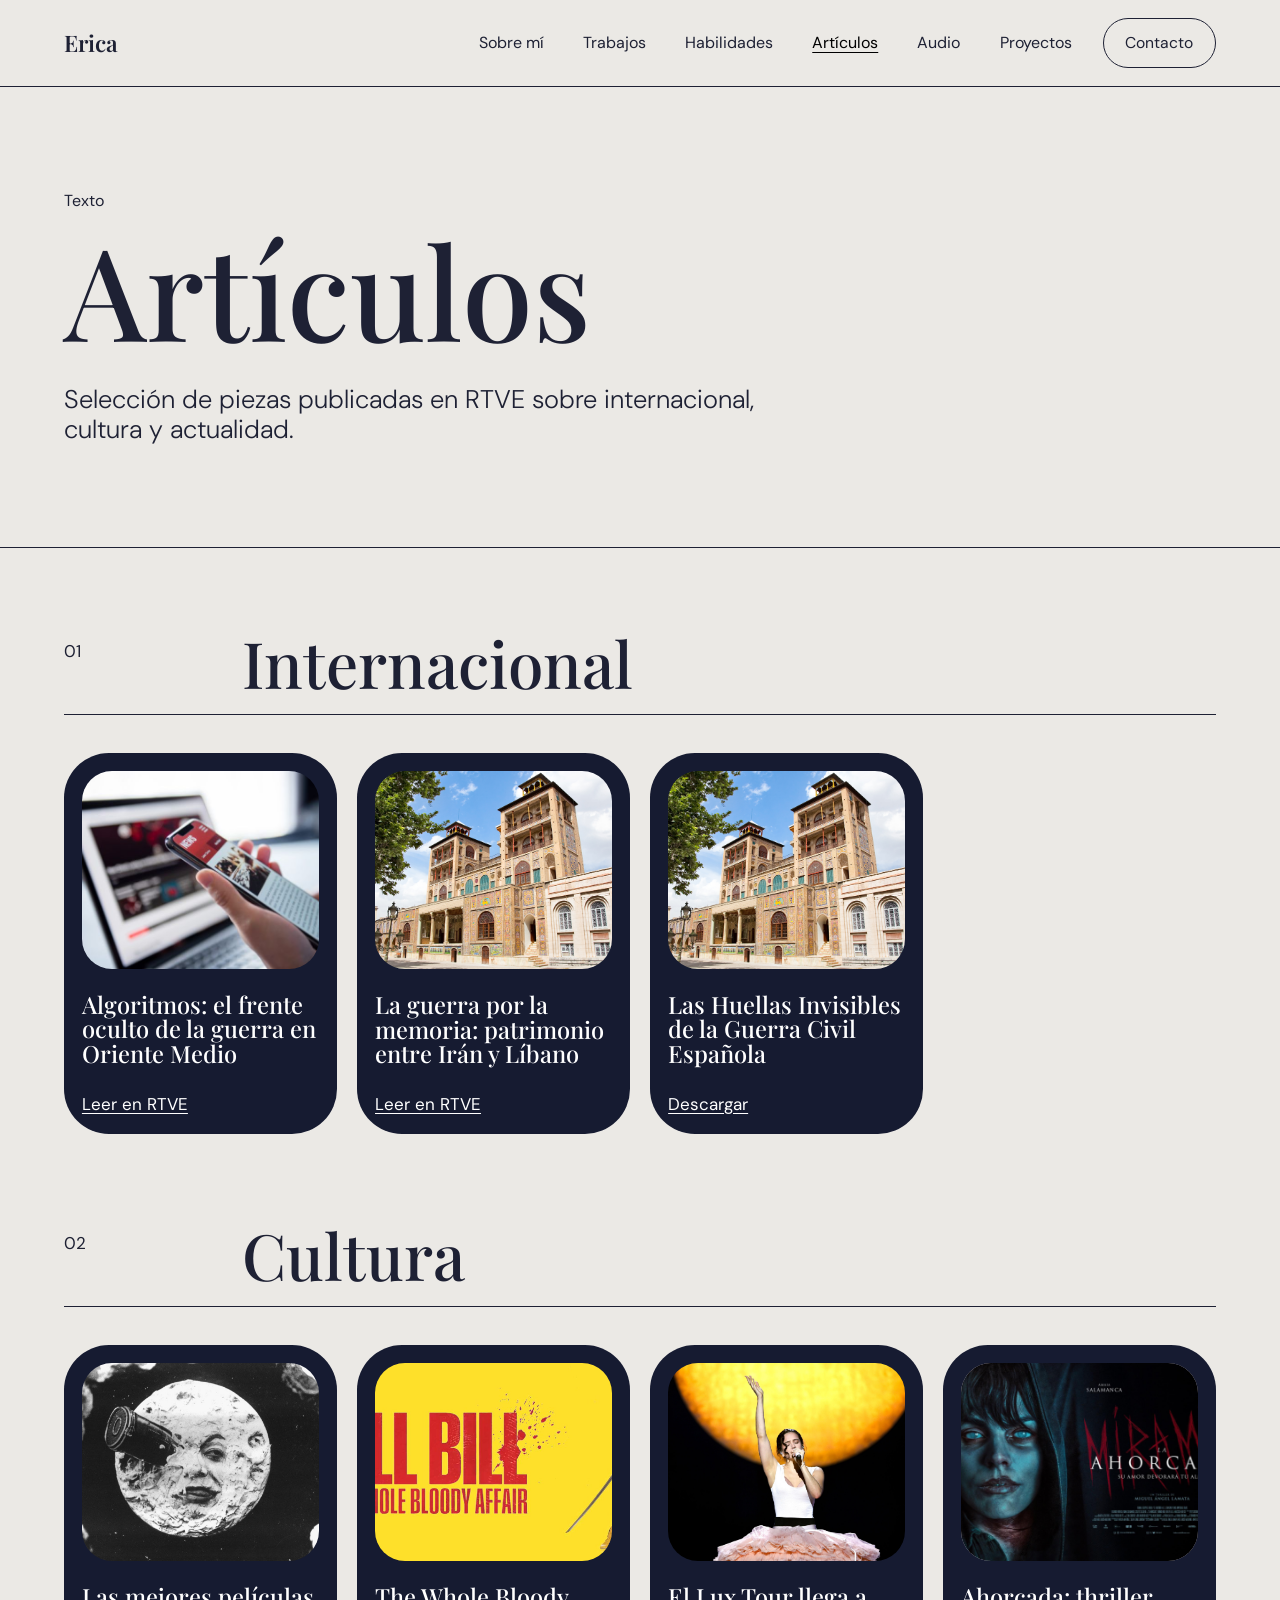
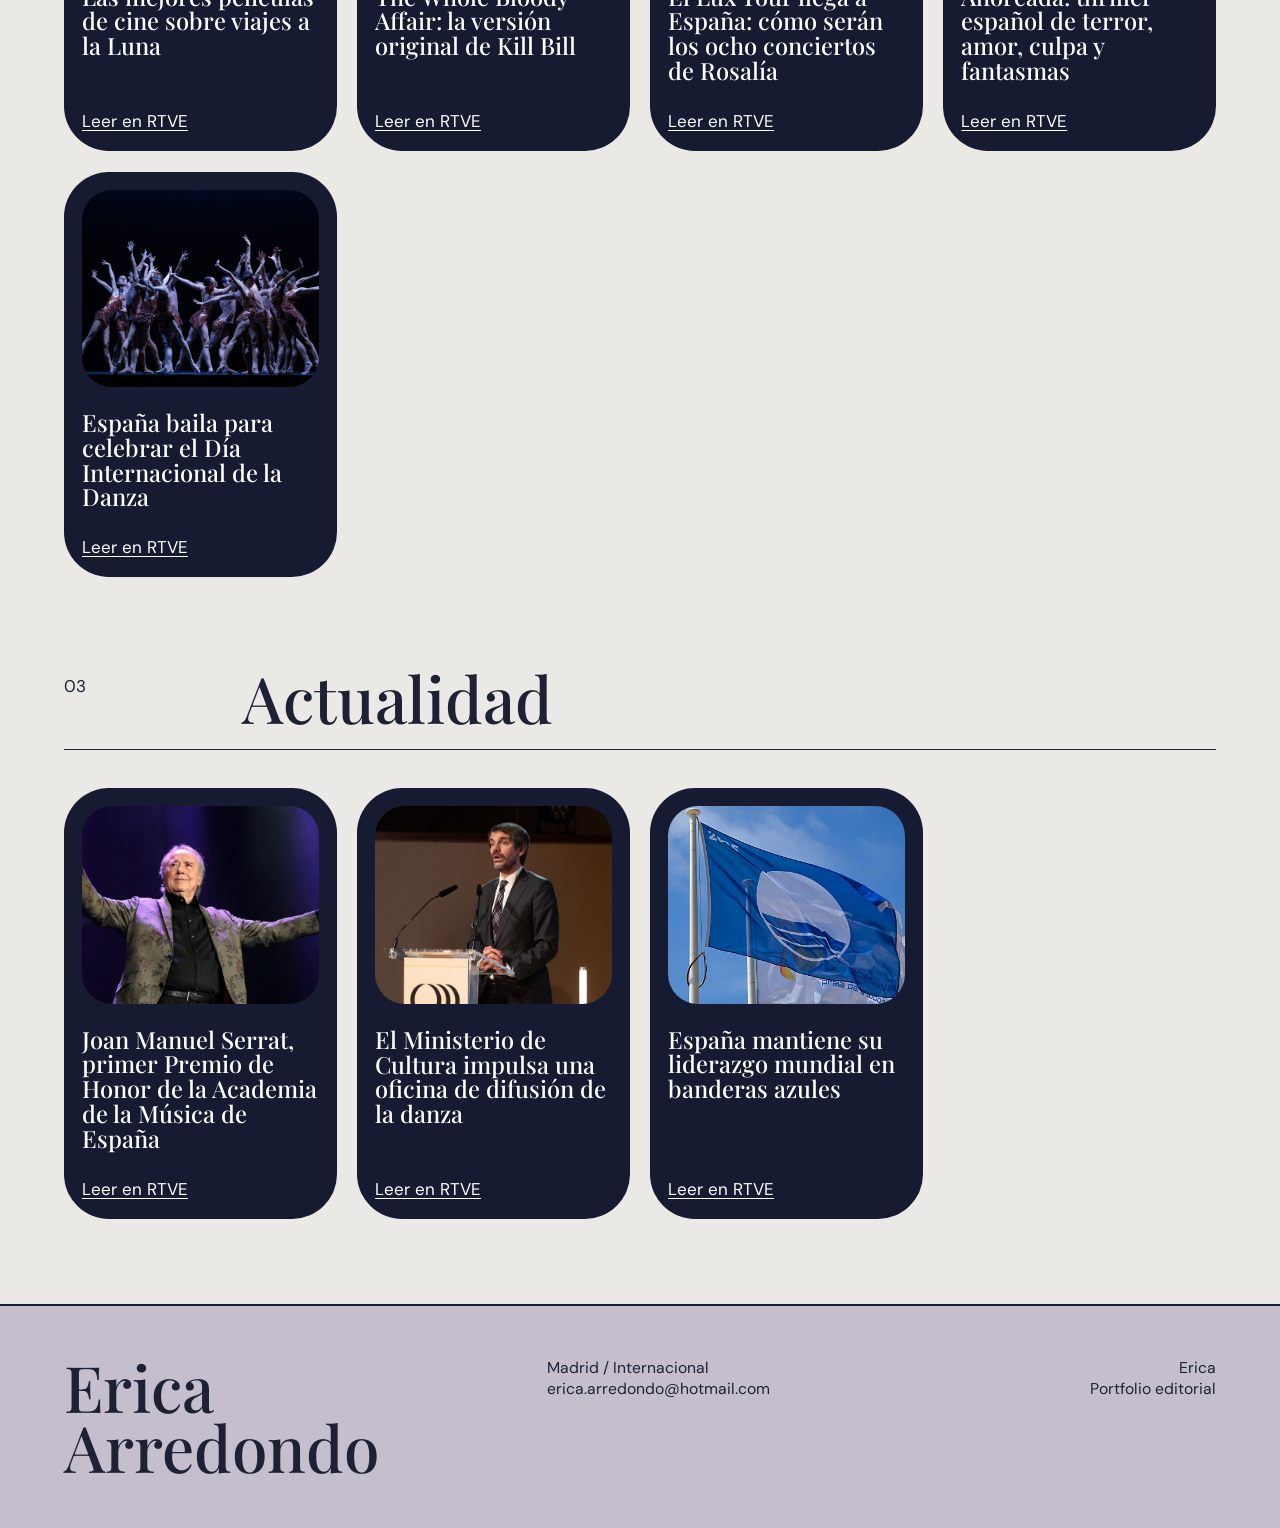
==== articulos.html @ 65c9bf44 "Initial portfolio website" ====
<!doctype html>
<html lang="es">
  <head>
    <meta charset="utf-8">
    <meta name="viewport" content="width=device-width, initial-scale=1">
    <meta name="description" content="Artículos publicados por Erica Arredondo.">
    <title>Artículos | Erica</title>
    <link rel="preconnect" href="https://fonts.googleapis.com">
    <link rel="preconnect" href="https://fonts.gstatic.com" crossorigin>
    <link href="https://fonts.googleapis.com/css2?family=DM+Sans:wght@300;400;500;700&family=Playfair+Display:wght@500;600&display=swap" rel="stylesheet">
    <link href="https://cdn.jsdelivr.net/npm/bootstrap@5.3.3/dist/css/bootstrap.min.css" rel="stylesheet">
    <link href="https://cdn.jsdelivr.net/npm/bootstrap-icons@1.11.3/font/bootstrap-icons.css" rel="stylesheet">
    <link rel="stylesheet" href="css/style.css">
  </head>
  <body data-page="articulos">
    <div data-include="partials/navbar.html"></div>

    <main>
      <section class="listing-hero section-divider">
        <div class="container-fluid page-shell">
          <p class="listing-kicker">Texto</p>
          <h1>Artículos</h1>
          <p>Selección de piezas publicadas en RTVE sobre internacional, cultura y actualidad.</p>
        </div>
      </section>

      <section class="listing-section section-divider">
        <div class="container-fluid page-shell">
          <div class="category-block">
            <div class="category-heading">
              <p>01</p>
              <h2>Internacional</h2>
            </div>
            <div class="entry-grid">
              <article class="entry-card">
                <figure class="entry-media">
                  <img src="images/articulos/algoritmos-guerra-oriente-medio.jpg" alt="">
                </figure>
                <p class="entry-meta">RTVE · Internacional</p>
                <h3>Algoritmos: el frente oculto de la guerra en Oriente Medio</h3>
                <a href="https://www.rtve.es/noticias/20260502/algoritmos-frente-oculto-guerra-oriente-medio/17035298.shtml" target="_blank" rel="noopener">Leer en RTVE</a>
              </article>
              <article class="entry-card">
                <figure class="entry-media">
                  <img src="images/articulos/guerra-memoria-patrimonio-iran-libano.jpg" alt="">
                </figure>
                <p class="entry-meta">RTVE · Internacional</p>
                <h3>La guerra por la memoria: patrimonio entre Irán y Líbano</h3>
                <a href="https://www.rtve.es/noticias/20260404/guerra-memoria-patrimonio-iran-libano/17006484.shtml" target="_blank" rel="noopener">Leer en RTVE</a>
              </article>
              <article class="entry-card entry-card-download">
                <figure class="entry-media">
                  <img src="images/articulos/guerra-memoria-patrimonio-iran-libano.jpg" alt="">
                </figure>
                <p class="entry-meta">Descargable</p>
                <h3>Las Huellas Invisibles de la Guerra Civil Española</h3>
                <p>Material preparado como recurso descargable del portfolio.</p>
                <a href="downloads/las-huellas-invisibles-guerra-civil-espanola.txt" download>Descargar</a>
              </article>
            </div>
          </div>

          <div class="category-block">
            <div class="category-heading">
              <p>02</p>
              <h2>Cultura</h2>
            </div>
            <div class="entry-grid">
              <article class="entry-card">
                <figure class="entry-media">
                  <img src="images/articulos/cine-viaje-luna.jpg" alt="">
                </figure>
                <p class="entry-meta">RTVE · Cine</p>
                <h3>Las mejores películas de cine sobre viajes a la Luna</h3>
                <a href="https://www.rtve.es/noticias/20260410/mejores-peliculas-cine-viaje-luna-nasa-artemis-artemis-ii/17015625.shtml" target="_blank" rel="noopener">Leer en RTVE</a>
              </article>
              <article class="entry-card">
                <figure class="entry-media">
                  <img src="images/articulos/kill-bill-whole-bloody-affair.jpg" alt="">
                </figure>
                <p class="entry-meta">RTVE · Cine</p>
                <h3>The Whole Bloody Affair: la versión original de Kill Bill</h3>
                <a href="https://www.rtve.es/noticias/20260414/whole-bloody-affair-version-tarantino-original-kill-bill-quentin/17021137.shtml" target="_blank" rel="noopener">Leer en RTVE</a>
              </article>
              <article class="entry-card">
                <figure class="entry-media">
                  <img src="images/articulos/rosalia-lux-tour.jpg" alt="">
                </figure>
                <p class="entry-meta">RTVE · Música</p>
                <h3>El Lux Tour llega a España: cómo serán los ocho conciertos de Rosalía</h3>
                <a href="https://www.rtve.es/noticias/20260329/lux-tour-llega-a-espana-como-seran-ocho-conciertos-rosalia/17000130.shtml" target="_blank" rel="noopener">Leer en RTVE</a>
              </article>
              <article class="entry-card">
                <figure class="entry-media">
                  <img src="images/articulos/ahorcada-thriller.png" alt="">
                </figure>
                <p class="entry-meta">RTVE · Cine</p>
                <h3>Ahorcada: thriller español de terror, amor, culpa y fantasmas</h3>
                <a href="https://www.rtve.es/noticias/20260424/ahorcada-thriller-espanol-terror-amor-culpa-fantasmas/17039009.shtml" target="_blank" rel="noopener">Leer en RTVE</a>
              </article>
              <article class="entry-card">
                <figure class="entry-media">
                  <img src="images/articulos/dia-internacional-danza.jpg" alt="">
                </figure>
                <p class="entry-meta">RTVE · Danza</p>
                <h3>España baila para celebrar el Día Internacional de la Danza</h3>
                <a href="https://www.rtve.es/noticias/20260429/espana-baila-celebrar-dia-internacional-danza-agenda-espectaculos-escenicos/17044566.shtml" target="_blank" rel="noopener">Leer en RTVE</a>
              </article>
            </div>
          </div>

          <div class="category-block">
            <div class="category-heading">
              <p>03</p>
              <h2>Actualidad</h2>
            </div>
            <div class="entry-grid">
              <article class="entry-card">
                <figure class="entry-media">
                  <img src="images/articulos/serrat-premio-honor.jpg" alt="">
                </figure>
                <p class="entry-meta">RTVE · Música</p>
                <h3>Joan Manuel Serrat, primer Premio de Honor de la Academia de la Música de España</h3>
                <a href="https://www.rtve.es/noticias/20260512/joan-manuel-serrat-primer-premio-honor-academia-musica-espana/17065113.shtml" target="_blank" rel="noopener">Leer en RTVE</a>
              </article>
              <article class="entry-card">
                <figure class="entry-media">
                  <img src="images/articulos/oficina-difusion-danza.jpg" alt="">
                </figure>
                <p class="entry-meta">RTVE · Cultura</p>
                <h3>El Ministerio de Cultura impulsa una oficina de difusión de la danza</h3>
                <a href="https://www.rtve.es/noticias/20260429/ministerio-cultura-oficina-difusion-danza-proyeccion-sector-inaem-odd/17046440.shtml" target="_blank" rel="noopener">Leer en RTVE</a>
              </article>
              <article class="entry-card">
                <figure class="entry-media">
                  <img src="images/articulos/banderas-azules.jpg" alt="">
                </figure>
                <p class="entry-meta">RTVE · Actualidad</p>
                <h3>España mantiene su liderazgo mundial en banderas azules</h3>
                <a href="https://www.rtve.es/noticias/20260505/espana-mantiene-liderazgo-mundial-banderas-azules-distintivos-banderas-azules/17054290.shtml" target="_blank" rel="noopener">Leer en RTVE</a>
              </article>
            </div>
          </div>
        </div>
      </section>
    </main>

    <div data-include="partials/footer.html"></div>

    <script src="js/includes.js"></script>
    <script src="https://cdn.jsdelivr.net/npm/bootstrap@5.3.3/dist/js/bootstrap.bundle.min.js"></script>
  </body>
</html>
---- css/style.css ----
:root {
  --paper: #ebe9e5;
  --ink: #1e2134;
  --navy: #161b31;
  --accent: #c9ba78;
  --soft-accent: #c4becd;
  --card: #c9ba78;
  --line: #1e2134;
  --serif: "Playfair Display", Georgia, serif;
  --sans: "DM Sans", Arial, sans-serif;
}

* {
  box-sizing: border-box;
}

html {
  scroll-behavior: smooth;
}

body {
  margin: 0;
  background: var(--paper);
  color: var(--ink);
  font-family: var(--sans);
  font-size: 17px;
  line-height: 1.45;
}

img {
  display: block;
  max-width: 100%;
}

a {
  color: inherit;
}

.page-shell {
  max-width: 2000px;
  padding-left: 5vw;
  padding-right: 5vw;
}

.site-header {
  background: var(--paper);
  border-bottom: 1.5px solid var(--line);
}

.navbar {
  min-height: 86px;
  padding: 0;
}

.navbar-brand {
  color: var(--ink);
  font-family: var(--serif);
  font-size: 1.42rem;
  font-weight: 600;
  padding: 0;
}

.navbar-nav {
  gap: 1.45rem;
}

.nav-link {
  color: var(--ink);
  font-size: 1rem;
  padding: 0;
}

.nav-link:hover,
.navbar-brand:hover {
  color: var(--ink);
  opacity: 0.72;
}

.nav-link.active {
  text-decoration: underline;
  text-underline-offset: 0.25em;
}

.navbar-toggler {
  border: 0;
  border-radius: 0;
  padding: 0;
}

.navbar-toggler:focus {
  box-shadow: none;
}

.nav-cta,
.hero-button {
  border-radius: 999px;
  font-size: 0.98rem;
  padding: 0.78rem 1.35rem;
}

.nav-cta {
  border-color: var(--ink);
  color: var(--ink);
}

.nav-cta:hover {
  background: var(--ink);
  border-color: var(--ink);
  color: var(--paper);
}

.section-divider {
  border-bottom: 1.5px solid var(--line);
}

.hero,
.about,
.expertise,
.work,
.skills {
  padding: clamp(4.2rem, 6.6vw, 8.5rem) 0;
}

.hero-copy {
  display: flex;
  flex-direction: column;
  justify-content: center;
  gap: clamp(1.5rem, 3vw, 3.5rem);
  min-height: 560px;
  padding-right: 2vw;
}

.hero h1,
.about h2,
.expertise h2,
.work h2,
.skills h2 {
  font-family: var(--serif);
  font-weight: 500;
  letter-spacing: 0;
  line-height: 0.94;
}

.hero h1 {
  max-width: 760px;
  margin: 0;
  font-size: clamp(4.2rem, 9vw, 10.8rem);
}

.hero-subtitle {
  max-width: 760px;
  margin: 0;
  font-size: clamp(1.28rem, 2.05vw, 2.35rem);
  font-weight: 300;
  line-height: 1.12;
}

.hero-button {
  align-self: flex-start;
  background: var(--ink);
  border-color: var(--ink);
  color: var(--paper);
}

.hero-button:hover {
  background: transparent;
  color: var(--ink);
}

.hero-image {
  height: clamp(520px, 58vw, 760px);
  margin: 0;
  overflow: hidden;
  border-radius: 45px;
}

.hero-image img {
  width: 100%;
  height: 100%;
  object-fit: cover;
  object-position: 50% 16%;
}

.about {
  padding: 0;
}

.about-copy {
  display: flex;
  min-height: 640px;
  flex-direction: column;
  justify-content: center;
  padding: clamp(3.5rem, 7vw, 8rem) 5vw clamp(3.5rem, 7vw, 8rem) clamp(3.5rem, 7vw, 8rem);
}

.about h2,
.work h2,
.skills h2 {
  margin-bottom: clamp(2rem, 4vw, 4.5rem);
  font-size: clamp(3.4rem, 7vw, 8.4rem);
}

.about p {
  max-width: 820px;
  margin-bottom: 1.35rem;
  font-size: clamp(1.18rem, 1.6vw, 1.8rem);
  line-height: 1.22;
}

.about-image {
  height: 100%;
  margin: 0;
  overflow: hidden;
}

.about-image img {
  width: 100%;
  height: 100%;
  min-height: 640px;
  object-fit: cover;
}

.expertise {
  background: var(--navy);
  color: #fff;
  padding-top: clamp(4rem, 6vw, 7rem);
  padding-bottom: clamp(4rem, 6vw, 7rem);
}

.expertise h2 {
  margin-bottom: clamp(3rem, 5vw, 5.5rem);
  color: #fff;
  font-size: clamp(3.2rem, 6.2vw, 7.8rem);
  line-height: 0.95;
  text-align: center;
}

.expertise-item {
  display: flex;
  min-height: 260px;
  flex-direction: column;
  align-items: center;
  justify-content: flex-start;
  text-align: center;
}

.expertise-item i {
  display: grid;
  width: clamp(5rem, 7vw, 7.2rem);
  height: clamp(5rem, 7vw, 7.2rem);
  margin-bottom: 1.8rem;
  place-items: center;
  border: 1.5px solid rgba(255, 255, 255, 0.72);
  border-radius: 50%;
  background: transparent;
  color: #fff;
  font-size: clamp(2.15rem, 3vw, 3.25rem);
}

.expertise-item h3 {
  max-width: 260px;
  margin: 0;
  color: #fff;
  font-family: var(--serif);
  font-size: clamp(1.45rem, 2vw, 2rem);
  font-weight: 500;
  line-height: 1.08;
}

.work h2 {
  text-align: center;
}

.skills h2 {
  text-align: center;
}

.work-grid {
  margin-bottom: clamp(3.5rem, 6vw, 7rem);
}

.work-card {
  min-height: 100%;
  padding: clamp(2rem, 3.5vw, 3.7rem);
  border-radius: 45px;
  background: var(--card);
}

.work-kicker {
  margin-bottom: 1.2rem;
  font-size: 0.95rem;
}

.work-icon {
  display: grid;
  width: 4.5rem;
  height: 4.5rem;
  margin-bottom: 2.2rem;
  place-items: center;
  border: 1.5px solid var(--ink);
  border-radius: 50%;
  font-size: 2rem;
}

.work-card h3 {
  margin-bottom: 1.4rem;
  font-family: var(--serif);
  font-size: clamp(1.7rem, 2.3vw, 2.55rem);
  font-weight: 500;
  line-height: 1.04;
}

.work-card p:not(.work-kicker) {
  font-size: 1rem;
}

.work-card a {
  display: inline-block;
  margin-top: 1rem;
  text-decoration: underline;
  text-underline-offset: 0.18em;
}

.skills {
  background: var(--soft-accent);
}

.skill-card {
  min-height: 100%;
  padding: clamp(2rem, 3.5vw, 3.7rem);
  border: 1.5px solid var(--line);
  border-radius: 45px;
  background: var(--paper);
}

.skill-card h3 {
  margin-bottom: clamp(1.5rem, 2.4vw, 2.4rem);
  font-family: var(--serif);
  font-size: clamp(1.8rem, 2.3vw, 2.8rem);
  font-weight: 500;
  line-height: 1.02;
}

.skill-card ul {
  display: grid;
  gap: 0.95rem;
  margin: 0;
  padding: 0;
  list-style: none;
}

.skill-card li {
  position: relative;
  padding-left: 1.45rem;
  line-height: 1.28;
}

.skill-card li::before {
  content: "";
  position: absolute;
  top: 0.58em;
  left: 0;
  width: 0.42rem;
  height: 0.42rem;
  border-radius: 50%;
  background: var(--accent);
}

.listing-hero {
  padding: clamp(4.5rem, 8vw, 9rem) 0;
}

.listing-kicker {
  margin-bottom: 1.2rem;
  font-size: 1rem;
}

.listing-hero h1 {
  max-width: 1100px;
  margin: 0 0 clamp(2rem, 3vw, 3.2rem);
  font-family: var(--serif);
  font-size: clamp(4.2rem, 10vw, 12rem);
  font-weight: 500;
  letter-spacing: 0;
  line-height: 0.9;
}

.listing-hero p:last-child {
  max-width: 760px;
  margin: 0;
  font-size: clamp(1.2rem, 2vw, 2.2rem);
  font-weight: 300;
  line-height: 1.15;
}

.listing-section {
  padding: clamp(3.5rem, 6.6vw, 7rem) 0;
}

.category-block + .category-block {
  margin-top: clamp(4rem, 7vw, 8rem);
}

.category-heading {
  display: grid;
  grid-template-columns: minmax(3rem, 0.15fr) 1fr;
  gap: 2rem;
  margin-bottom: clamp(1.8rem, 3vw, 3rem);
  border-bottom: 1.5px solid var(--line);
  padding-bottom: 1.2rem;
}

.category-heading p {
  margin: 0.45rem 0 0;
}

.category-heading h2,
.program-card h2,
.project-feature h2 {
  margin: 0;
  font-family: var(--serif);
  font-size: clamp(2.4rem, 5vw, 5.6rem);
  font-weight: 500;
  line-height: 0.98;
}

.entry-grid {
  display: grid;
  grid-template-columns: repeat(4, minmax(0, 1fr));
  gap: clamp(1rem, 1.6vw, 1.8rem);
}

.entry-card,
.program-card,
.project-feature {
  border: 0;
  border-radius: 45px;
  background: var(--navy);
  color: #fff;
}

.entry-card {
  display: flex;
  min-height: 100%;
  flex-direction: column;
  padding: clamp(1.1rem, 1.4vw, 1.45rem);
  overflow: hidden;
}

.entry-media {
  width: 100%;
  margin: 0 0 clamp(1.3rem, 1.8vw, 2rem);
  overflow: hidden;
  aspect-ratio: 1.2 / 1;
  border-radius: 30px;
  background: var(--soft-accent);
}

.entry-media img {
  width: 100%;
  height: 100%;
  object-fit: cover;
  transition: transform 260ms ease;
}

.entry-card:hover .entry-media img {
  transform: scale(1.035);
}

.entry-meta {
  display: none;
}

.entry-card h3 {
  margin: 0 0 clamp(1.4rem, 2vw, 2.2rem);
  font-family: var(--serif);
  font-size: clamp(1.45rem, 1.85vw, 2.35rem);
  font-weight: 500;
  line-height: 1.05;
}

.entry-card p:not(.entry-meta) {
  display: none;
}

.entry-card a,
.program-card a,
.project-feature a {
  color: #fff;
  align-self: flex-start;
  margin-top: auto;
  text-decoration: underline;
  text-underline-offset: 0.18em;
}

.entry-card-download {
  background: var(--navy);
}

.category-intro {
  max-width: 860px;
  margin: -1rem 0 clamp(1.8rem, 3vw, 3rem);
  font-size: clamp(1.05rem, 1.35vw, 1.35rem);
  line-height: 1.25;
}

.card-slider-controls {
  display: flex;
  justify-content: flex-end;
  gap: 0.75rem;
  margin: calc(clamp(1.8rem, 3vw, 3rem) * -0.65) 0 clamp(1.4rem, 2vw, 2rem);
}

.card-slider-button {
  display: grid;
  width: 3.5rem;
  height: 3.5rem;
  place-items: center;
  border: 1.5px solid var(--line);
  border-radius: 50%;
  background: transparent;
  color: var(--ink);
  font-size: 1.35rem;
  line-height: 1;
  transition: background 180ms ease, color 180ms ease, transform 180ms ease;
}

.card-slider-button:hover,
.card-slider-button:focus-visible {
  background: var(--ink);
  color: var(--paper);
  transform: translateY(-1px);
}

.card-carousel .carousel-item {
  transition: transform 500ms ease, opacity 300ms ease;
}

.program-grid {
  display: grid;
  grid-template-columns: repeat(2, minmax(0, 1fr));
  gap: clamp(1.4rem, 3vw, 3rem);
}

.program-card {
  padding: clamp(2rem, 4vw, 4.5rem);
}

.program-card p:not(.entry-meta) {
  max-width: 760px;
  margin-bottom: 1.2rem;
  font-size: clamp(1rem, 1.2vw, 1.18rem);
}

.program-main-link {
  display: inline-block;
  margin-bottom: 2.2rem;
}

.episode-list {
  display: grid;
  gap: 0.65rem;
  margin-top: clamp(2rem, 3vw, 3.2rem);
  border-top: 1.5px solid rgba(30, 33, 52, 0.45);
  padding-top: 1.3rem;
}

.episode-list h3 {
  margin: 0 0 0.45rem;
  font-family: var(--serif);
  font-size: 1.7rem;
  font-weight: 500;
}

.project-feature {
  max-width: 1180px;
  margin-bottom: clamp(2rem, 4vw, 4rem);
  padding: clamp(2.2rem, 5vw, 5.5rem);
}

.project-feature p:not(.entry-meta) {
  max-width: 980px;
  margin-bottom: 1.35rem;
  font-size: clamp(1.08rem, 1.55vw, 1.55rem);
  line-height: 1.24;
}

.project-download-grid {
  grid-template-columns: minmax(0, 0.5fr);
}

.project-card-wide {
  grid-column: span 1;
}

.work-gallery {
  display: grid;
  grid-template-columns: repeat(3, 1fr);
  gap: clamp(1rem, 2vw, 2rem);
}

.work-gallery img {
  width: 100%;
  aspect-ratio: 4 / 3;
  object-fit: cover;
}

.image-slider {
  padding: 0;
  background: var(--ink);
}

.image-slider .carousel,
.image-slider .carousel-inner,
.image-slider .carousel-item {
  height: clamp(540px, 78vh, 920px);
}

.image-slider img {
  width: 100%;
  height: 100%;
  object-fit: cover;
  object-position: center;
}

.slider-arrow {
  top: 50%;
  bottom: auto;
  width: auto;
  padding: 0;
  opacity: 1;
  transform: translateY(-50%);
}

.slider-arrow-prev {
  left: clamp(1rem, 4vw, 4rem);
}

.slider-arrow-next {
  right: clamp(1rem, 4vw, 4rem);
}

.slider-arrow-icon {
  display: grid;
  width: clamp(3.2rem, 5vw, 4.8rem);
  height: clamp(3.2rem, 5vw, 4.8rem);
  place-items: center;
  border: 1px solid rgba(255, 255, 255, 0.78);
  border-radius: 50%;
  background: rgba(22, 27, 49, 0.36);
  color: #fff;
  font-size: clamp(1.3rem, 2vw, 1.9rem);
  backdrop-filter: blur(10px);
  transition: background 180ms ease, transform 180ms ease, border-color 180ms ease;
}

.slider-arrow:hover .slider-arrow-icon,
.slider-arrow:focus-visible .slider-arrow-icon {
  border-color: #fff;
  background: rgba(22, 27, 49, 0.64);
  transform: scale(1.04);
}

.site-footer {
  border-top: 1.5px solid var(--line);
  padding: clamp(2.2rem, 4vw, 4.4rem) 0;
  background: var(--soft-accent);
  color: var(--ink);
}

.footer-grid {
  display: grid;
  grid-template-columns: 1.4fr 1fr 1fr;
  gap: clamp(2rem, 4vw, 5rem);
  align-items: start;
}

.site-footer h2 {
  margin: 0;
  font-family: var(--serif);
  font-size: clamp(2.3rem, 5vw, 5.3rem);
  font-weight: 500;
  line-height: 0.94;
}

.site-footer p {
  margin: 0;
  font-size: 0.98rem;
  line-height: 1.35;
}

.site-footer a {
  text-decoration: none;
}

.site-footer a:hover {
  text-decoration: underline;
  text-underline-offset: 0.18em;
}

.footer-signature {
  text-align: right;
}

@media (max-width: 991.98px) {
  .navbar-collapse {
    padding: 1.25rem 0 1.6rem;
  }

  .navbar-nav {
    align-items: flex-start !important;
    gap: 1rem;
  }

  .nav-cta {
    margin-top: 0.35rem;
  }

  .hero-copy,
  .hero-image {
    min-height: auto;
  }

  .hero h1 {
    margin-bottom: 0;
  }

  .hero-subtitle {
    margin-top: 0;
  }

  .hero-image {
    height: auto;
    aspect-ratio: 4 / 5;
    border-radius: 34px;
  }

  .about-copy {
    min-height: auto;
    padding: 3.5rem 6vw;
  }

  .about-image img {
    min-height: 420px;
  }

  .expertise-item {
    min-height: 210px;
  }

  .work-gallery {
    grid-template-columns: 1fr;
  }

  .entry-grid,
  .program-grid,
  .project-download-grid {
    grid-template-columns: repeat(2, minmax(0, 1fr));
  }

  .project-card-wide {
    grid-column: span 2;
  }

  .image-slider .carousel,
  .image-slider .carousel-inner,
  .image-slider .carousel-item {
    height: 68vh;
    min-height: 430px;
  }

  .footer-grid {
    grid-template-columns: 1fr;
    gap: 1.8rem;
  }

  .footer-signature {
    text-align: left;
  }
}

@media (max-width: 767.98px) {
  .page-shell {
    padding-left: 6vw;
    padding-right: 6vw;
  }

  .navbar {
    min-height: 76px;
  }

  .hero,
  .about,
  .expertise,
  .work,
  .skills {
    padding: 3.5rem 0;
  }

  .image-slider {
    padding: 0;
  }

  .hero h1 {
    font-size: clamp(3.9rem, 17vw, 6.4rem);
  }

  .hero-subtitle {
    font-size: 1.42rem;
  }

  .hero-image {
    border-radius: 28px;
  }

  .about h2,
  .work h2,
  .skills h2 {
    font-size: clamp(3.3rem, 15vw, 5.8rem);
  }

  .listing-hero h1 {
    font-size: clamp(3.8rem, 17vw, 6.4rem);
  }

  .category-heading {
    grid-template-columns: 1fr;
    gap: 0.4rem;
  }

  .entry-grid,
  .program-grid,
  .project-download-grid {
    grid-template-columns: 1fr;
  }

  .project-card-wide {
    grid-column: span 1;
  }

  .about p {
    font-size: 1.18rem;
  }

  .about-image img {
    min-height: 300px;
  }

  .expertise-item i {
    margin-bottom: 1.2rem;
  }

  .expertise-item {
    min-height: 180px;
  }

  .work-card {
    border-radius: 30px;
  }
}
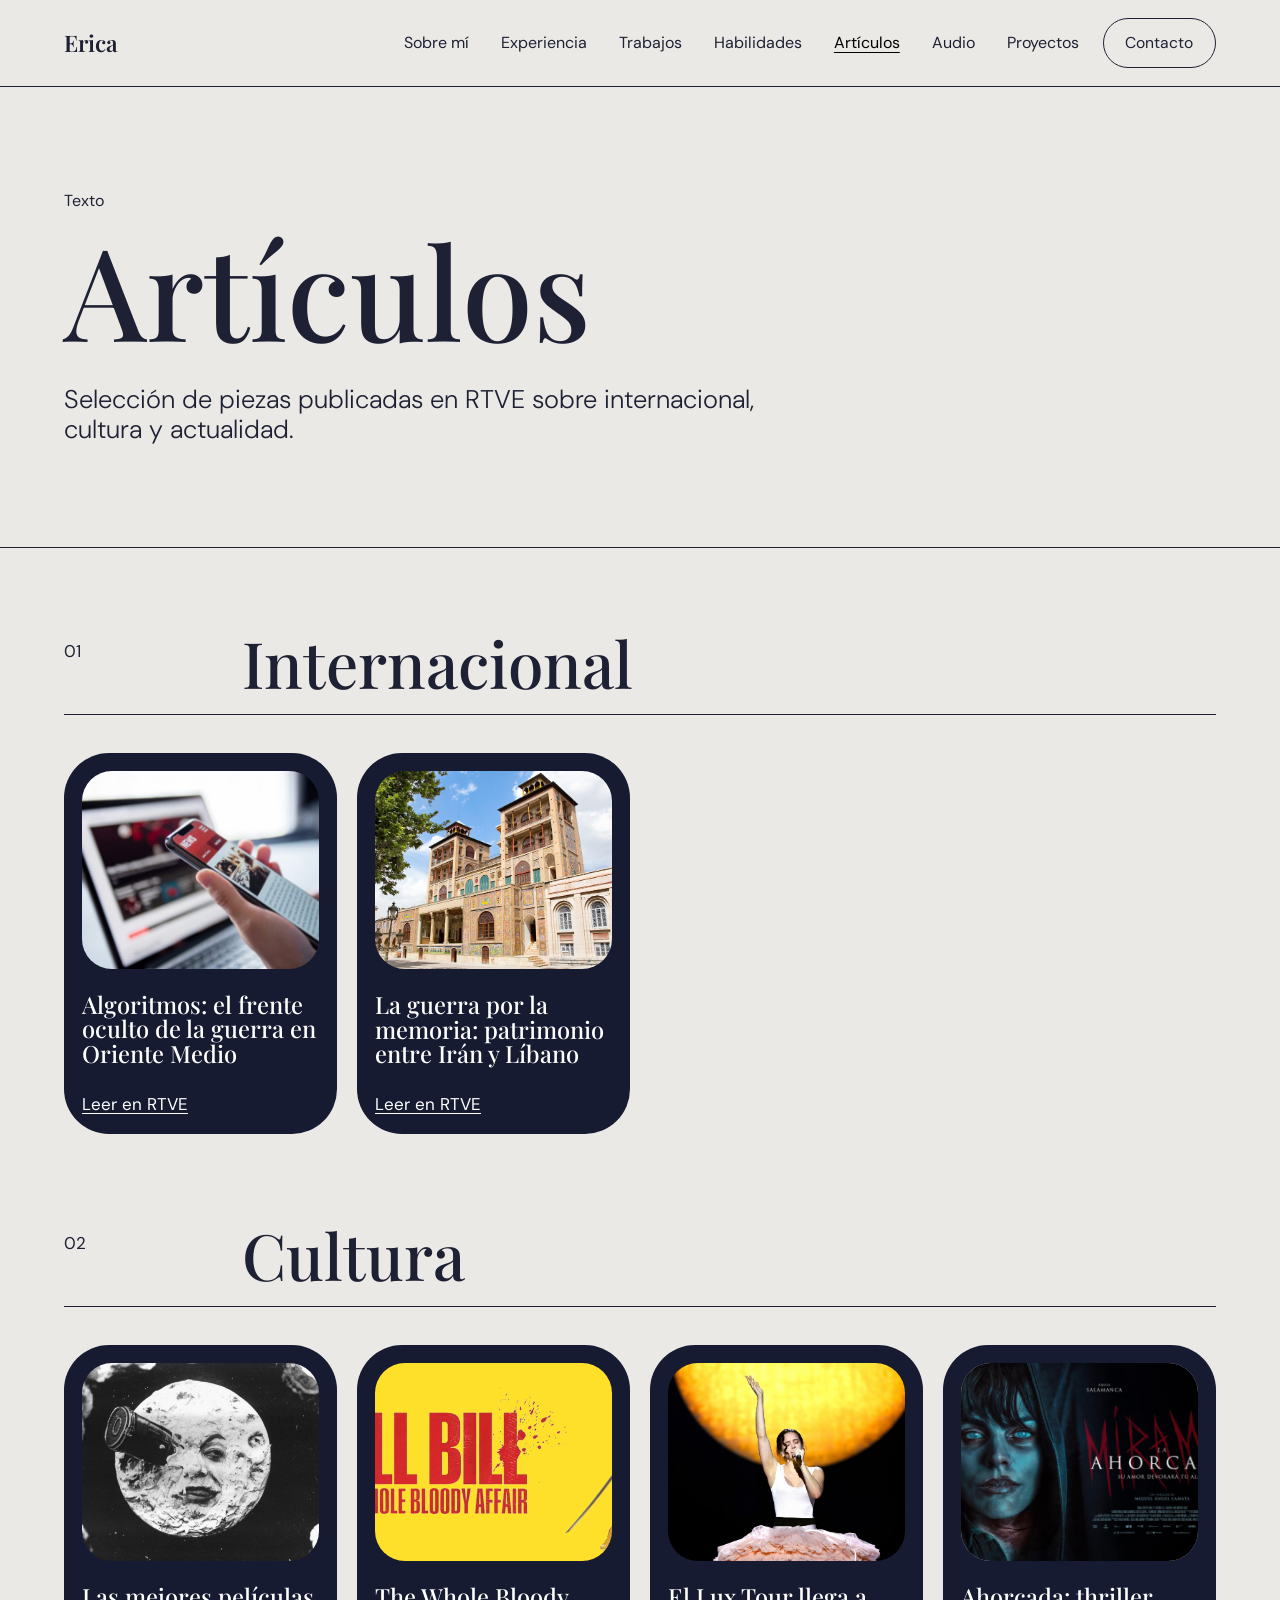
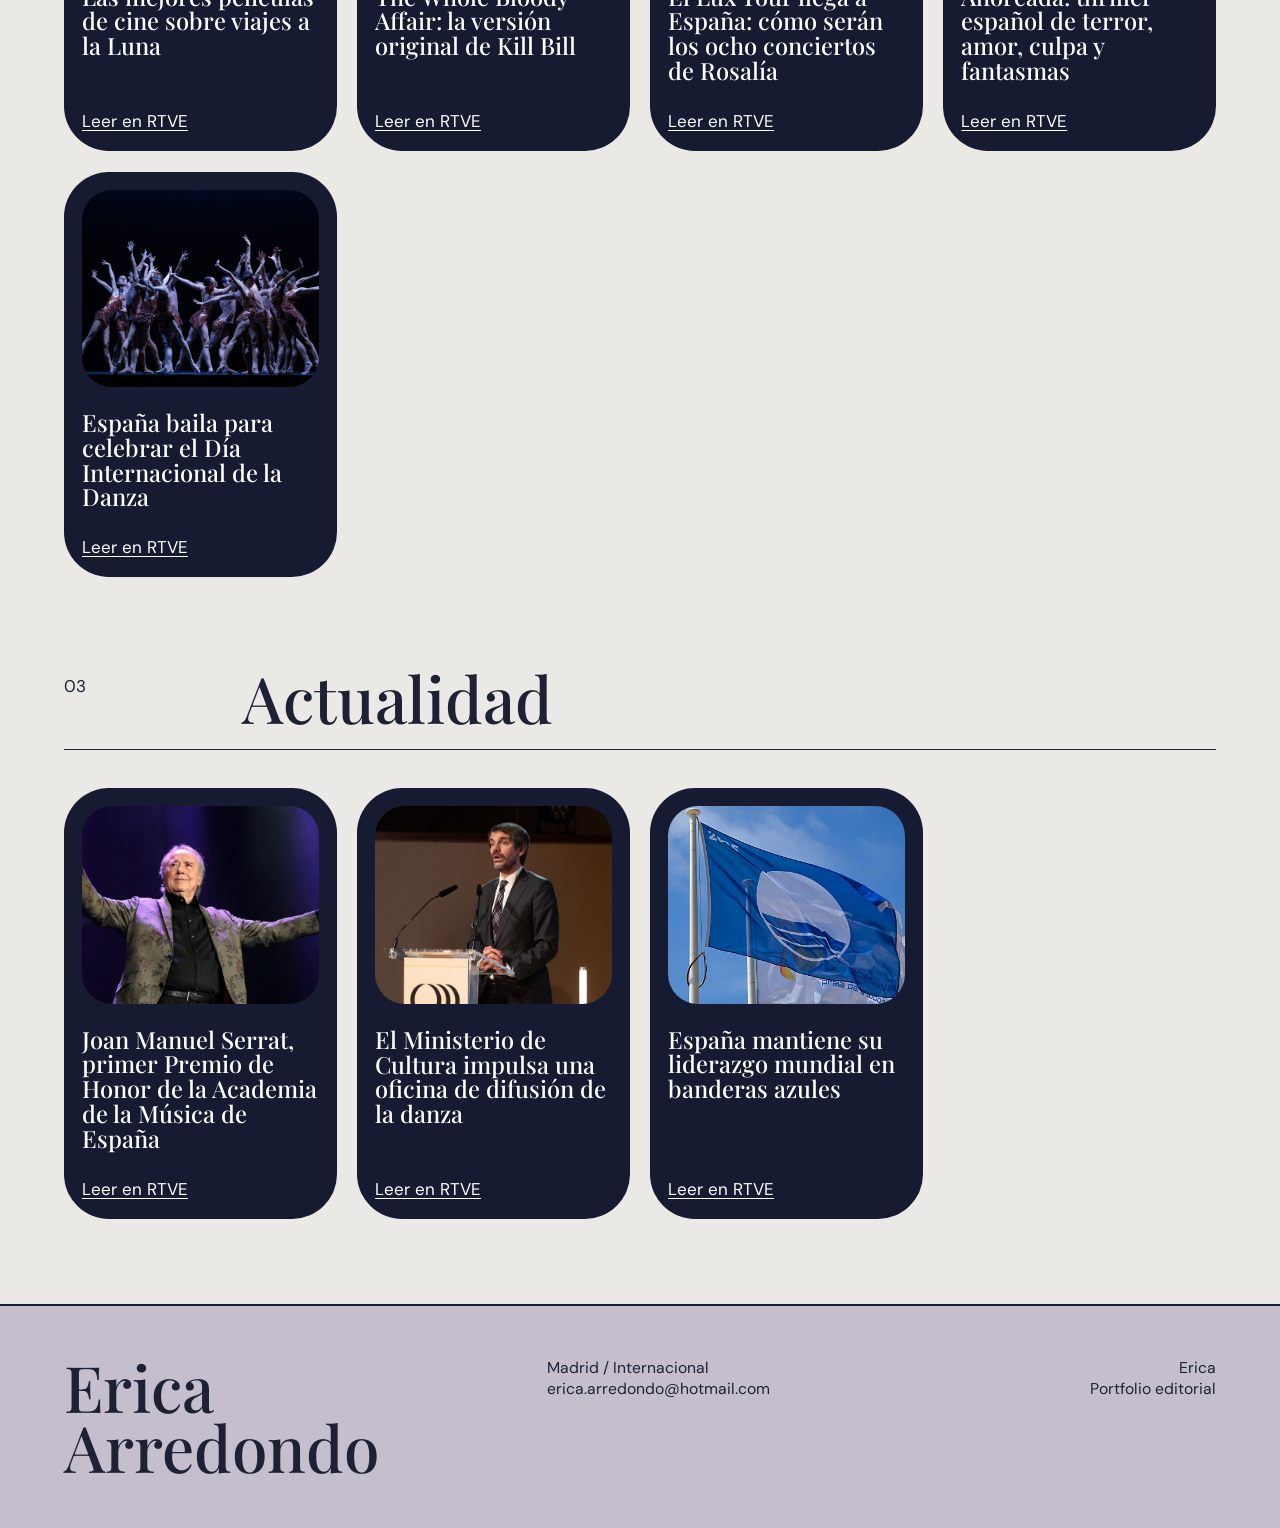
==== commit 8f60cd92: "Remove article" ====
--- a/articulos.html
+++ b/articulos.html
@@ -47,15 +47,6 @@
                 <p class="entry-meta">RTVE · Internacional</p>
                 <h3>La guerra por la memoria: patrimonio entre Irán y Líbano</h3>
                 <a href="https://www.rtve.es/noticias/20260404/guerra-memoria-patrimonio-iran-libano/17006484.shtml" target="_blank" rel="noopener">Leer en RTVE</a>
-              </article>
-              <article class="entry-card entry-card-download">
-                <figure class="entry-media">
-                  <img src="images/articulos/guerra-memoria-patrimonio-iran-libano.jpg" alt="">
-                </figure>
-                <p class="entry-meta">Descargable</p>
-                <h3>Las Huellas Invisibles de la Guerra Civil Española</h3>
-                <p>Material preparado como recurso descargable del portfolio.</p>
-                <a href="downloads/las-huellas-invisibles-guerra-civil-espanola.txt" download>Descargar</a>
               </article>
             </div>
           </div>
--- a/css/style.css
+++ b/css/style.css
@@ -61,7 +61,7 @@
 }
 
 .navbar-nav {
-  gap: 1.45rem;
+  gap: clamp(0.95rem, 1.25vw, 1.45rem);
 }
 
 .nav-link {
@@ -116,6 +116,7 @@
 .hero,
 .about,
 .expertise,
+.experience,
 .work,
 .skills {
   padding: clamp(4.2rem, 6.6vw, 8.5rem) 0;
@@ -133,6 +134,7 @@
 .hero h1,
 .about h2,
 .expertise h2,
+.experience h2,
 .work h2,
 .skills h2 {
   font-family: var(--serif);
@@ -183,6 +185,7 @@
 
 .about {
   padding: 0;
+  background: var(--soft-accent);
 }
 
 .about-copy {
@@ -194,6 +197,7 @@
 }
 
 .about h2,
+.experience h2,
 .work h2,
 .skills h2 {
   margin-bottom: clamp(2rem, 4vw, 4.5rem);
@@ -265,6 +269,71 @@
   font-size: clamp(1.45rem, 2vw, 2rem);
   font-weight: 500;
   line-height: 1.08;
+}
+
+.experience {
+  background: var(--paper);
+}
+
+.experience-heading {
+  margin-bottom: clamp(2rem, 4vw, 4.5rem);
+}
+
+.experience h2 {
+  margin: 0;
+  line-height: 0.92;
+  text-align: center;
+}
+
+.experience-list {
+  display: grid;
+  gap: clamp(1rem, 1.8vw, 1.6rem);
+}
+
+.experience-item {
+  display: grid;
+  grid-template-columns: minmax(8rem, 0.34fr) 1fr;
+  gap: clamp(1.5rem, 3vw, 4rem);
+}
+
+.experience-date {
+  width: fit-content;
+  height: fit-content;
+  border: 1.5px solid var(--line);
+  border-radius: 999px;
+  padding: 0.55rem 1rem;
+  font-size: 0.95rem;
+  line-height: 1;
+}
+
+.experience-content {
+  max-width: 980px;
+  min-height: 100%;
+  padding: clamp(2rem, 3.5vw, 3.7rem);
+  border-radius: 45px;
+  background: var(--soft-accent);
+}
+
+.experience-company {
+  margin: 0 0 0.5rem;
+  font-size: clamp(1.08rem, 1.4vw, 1.35rem);
+  font-weight: 700;
+  line-height: 1.18;
+}
+
+.experience-content h3 {
+  margin: 0 0 clamp(0.9rem, 1.5vw, 1.35rem);
+  font-family: var(--serif);
+  font-size: clamp(1.65rem, 2.5vw, 3rem);
+  font-weight: 500;
+  line-height: 1.02;
+}
+
+.experience-content p:last-child {
+  max-width: 900px;
+  margin: 0;
+  font-size: clamp(1rem, 1.25vw, 1.18rem);
+  line-height: 1.34;
 }
 
 .work h2 {
@@ -792,6 +861,7 @@
   .hero,
   .about,
   .expertise,
+  .experience,
   .work,
   .skills {
     padding: 3.5rem 0;
@@ -814,9 +884,15 @@
   }
 
   .about h2,
+  .experience h2,
   .work h2,
   .skills h2 {
     font-size: clamp(3.3rem, 15vw, 5.8rem);
+  }
+
+  .experience-item {
+    grid-template-columns: 1fr;
+    gap: 1rem;
   }
 
   .listing-hero h1 {
